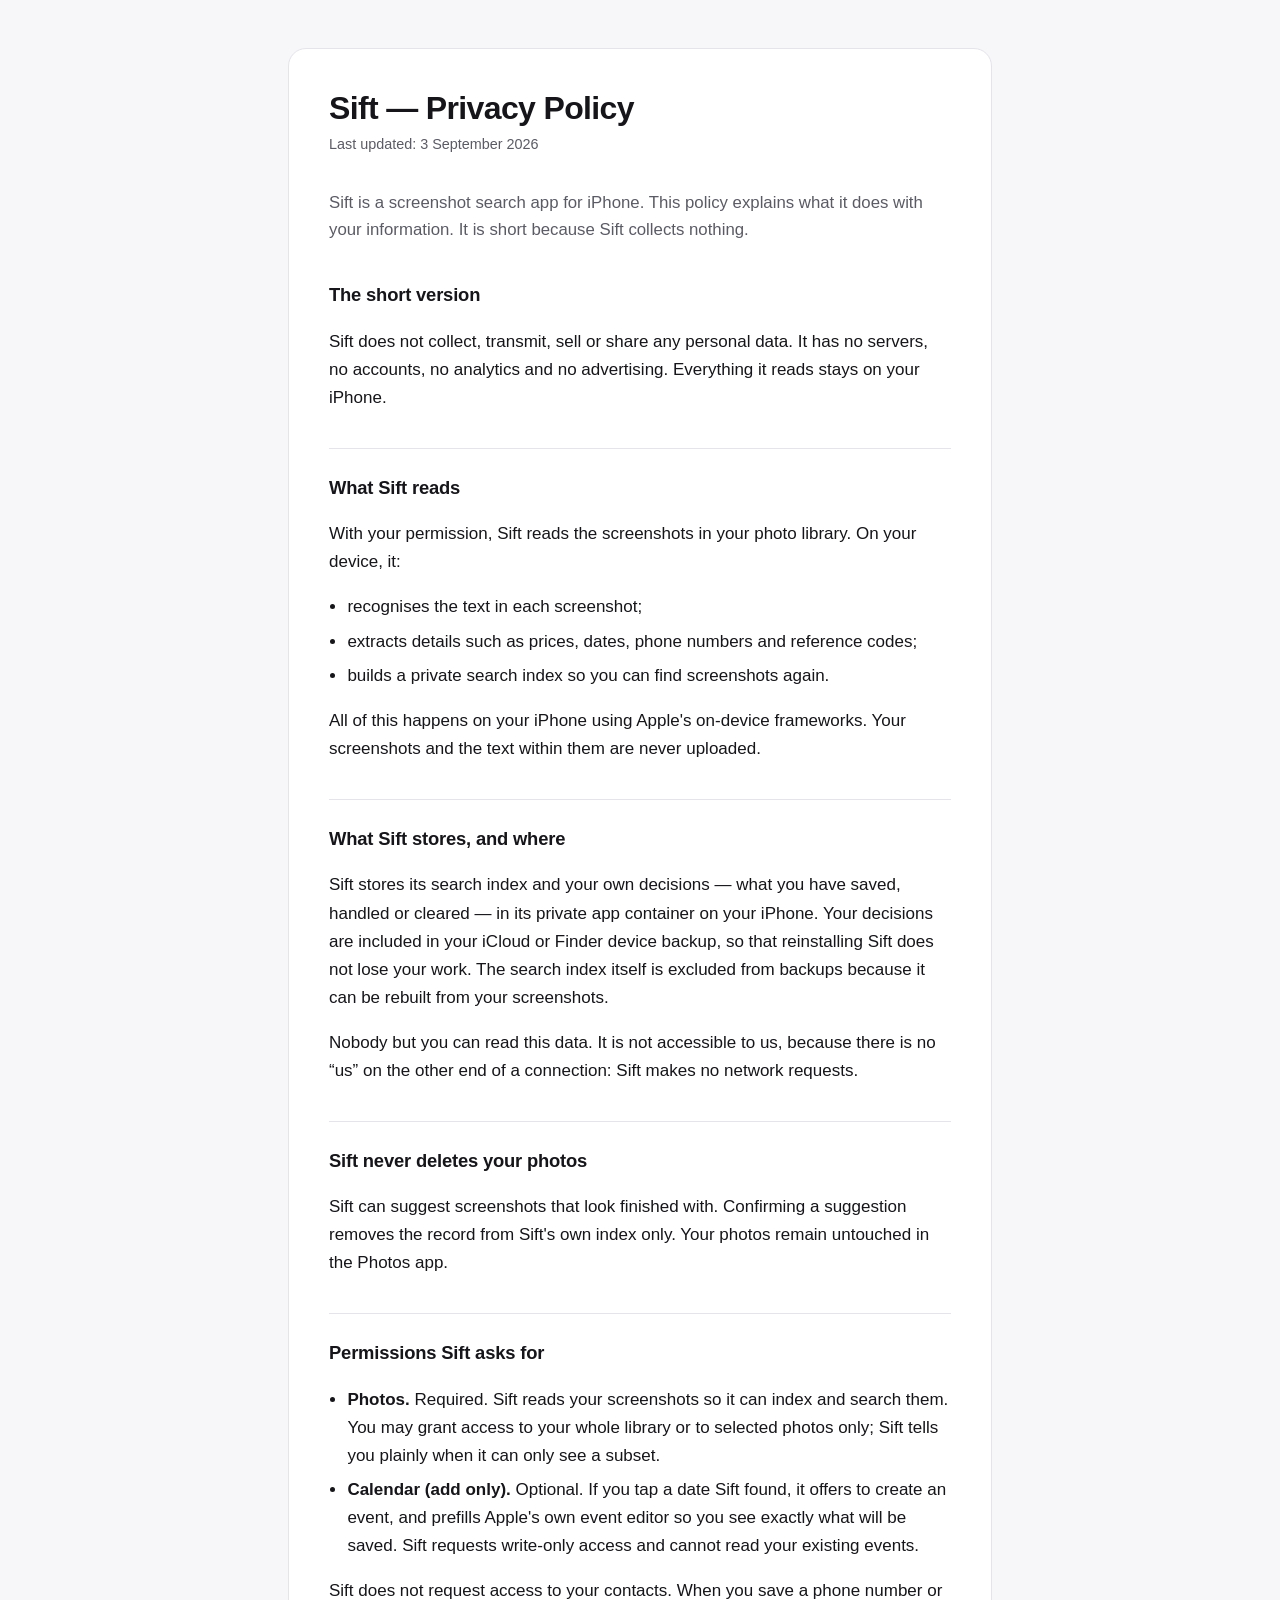
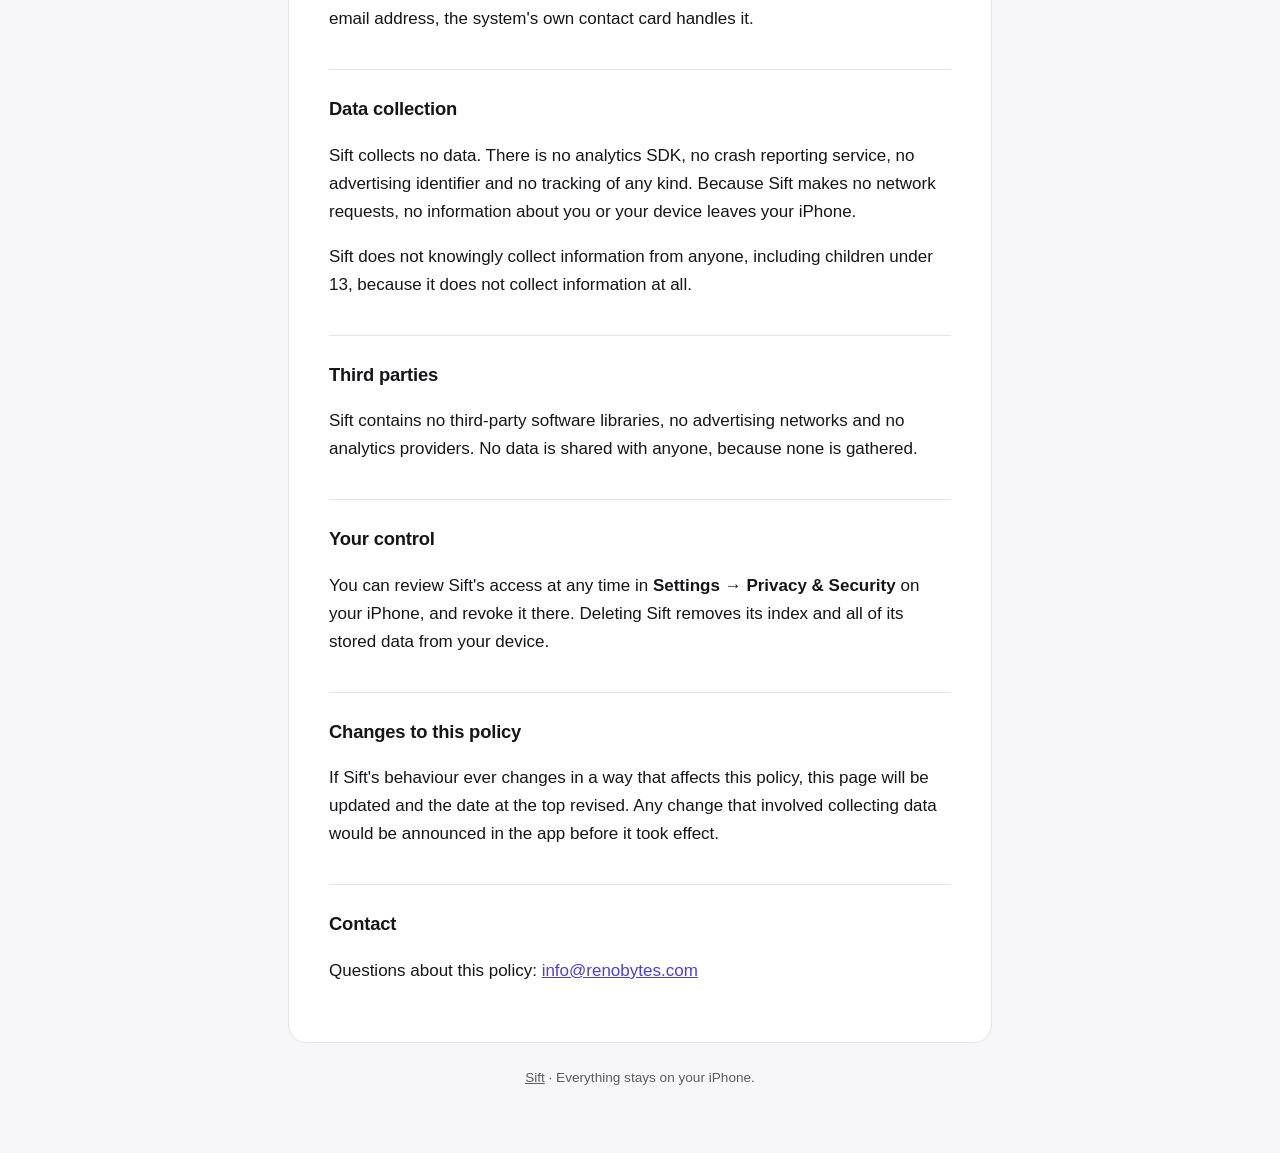
==== privacy/index.html @ ee122f2b "Add landing and support pages, move policy to /privacy App Store Connect requires a Support URL as w" ====
<!doctype html>
<html lang="en">
<head>
<meta charset="utf-8">
<meta name="viewport" content="width=device-width, initial-scale=1">
<title>Sift — Privacy Policy</title>
<meta name="description" content="Sift collects no data. This is its privacy policy.">
<link rel="stylesheet" href="../style.css">
</head>
<body>
<main>
  <h1>Sift — Privacy Policy</h1>
  <p class="updated">Last updated: 3 September 2026</p>

  <p class="lede">Sift is a screenshot search app for iPhone. This policy explains what it
  does with your information. It is short because Sift collects nothing.</p>

  <h2>The short version</h2>
  <p>Sift does not collect, transmit, sell or share any personal data. It has no servers,
  no accounts, no analytics and no advertising. Everything it reads stays on your iPhone.</p>

  <h2>What Sift reads</h2>
  <p>With your permission, Sift reads the screenshots in your photo library. On your device, it:</p>
  <ul>
    <li>recognises the text in each screenshot;</li>
    <li>extracts details such as prices, dates, phone numbers and reference codes;</li>
    <li>builds a private search index so you can find screenshots again.</li>
  </ul>
  <p>All of this happens on your iPhone using Apple's on-device frameworks. Your screenshots
  and the text within them are never uploaded.</p>

  <h2>What Sift stores, and where</h2>
  <p>Sift stores its search index and your own decisions — what you have saved, handled or
  cleared — in its private app container on your iPhone. Your decisions are included in your
  iCloud or Finder device backup, so that reinstalling Sift does not lose your work. The
  search index itself is excluded from backups because it can be rebuilt from your screenshots.</p>
  <p>Nobody but you can read this data. It is not accessible to us, because there is no “us”
  on the other end of a connection: Sift makes no network requests.</p>

  <h2>Sift never deletes your photos</h2>
  <p>Sift can suggest screenshots that look finished with. Confirming a suggestion removes the
  record from Sift's own index only. Your photos remain untouched in the Photos app.</p>

  <h2>Permissions Sift asks for</h2>
  <ul>
    <li><strong>Photos.</strong> Required. Sift reads your screenshots so it can index and
    search them. You may grant access to your whole library or to selected photos only; Sift
    tells you plainly when it can only see a subset.</li>
    <li><strong>Calendar (add only).</strong> Optional. If you tap a date Sift found, it offers
    to create an event, and prefills Apple's own event editor so you see exactly what will be
    saved. Sift requests write-only access and cannot read your existing events.</li>
  </ul>
  <p>Sift does not request access to your contacts. When you save a phone number or email
  address, the system's own contact card handles it.</p>

  <h2>Data collection</h2>
  <p>Sift collects no data. There is no analytics SDK, no crash reporting service, no
  advertising identifier and no tracking of any kind. Because Sift makes no network requests,
  no information about you or your device leaves your iPhone.</p>
  <p>Sift does not knowingly collect information from anyone, including children under 13,
  because it does not collect information at all.</p>

  <h2>Third parties</h2>
  <p>Sift contains no third-party software libraries, no advertising networks and no analytics
  providers. No data is shared with anyone, because none is gathered.</p>

  <h2>Your control</h2>
  <p>You can review Sift's access at any time in <strong>Settings → Privacy &amp; Security</strong>
  on your iPhone, and revoke it there. Deleting Sift removes its index and all of its stored
  data from your device.</p>

  <h2>Changes to this policy</h2>
  <p>If Sift's behaviour ever changes in a way that affects this policy, this page will be
  updated and the date at the top revised. Any change that involved collecting data would be
  announced in the app before it took effect.</p>

  <h2>Contact</h2>
  <p>Questions about this policy: <a href="mailto:info@renobytes.com">info@renobytes.com</a></p>
</main>
<footer><a href="/">Sift</a> · Everything stays on your iPhone.</footer>
</body>
</html>
---- style.css ----
/* One stylesheet for every page on sift.renobytes.com.
   No build step and no dependencies: these pages must keep working years from
   now with nobody maintaining them. */
:root {
  --bg: #f7f7f9;
  --surface: #ffffff;
  --text: #16161a;
  --muted: #5b5b66;
  --tint: #4b3fd4;
  --rule: #e4e4ea;
}
@media (prefers-color-scheme: dark) {
  :root {
    --bg: #121216;
    --surface: #1c1c22;
    --text: #f2f2f5;
    --muted: #a3a3b0;
    --tint: #9c93ff;
    --rule: #2c2c35;
  }
}
* { box-sizing: border-box; }
body {
  margin: 0;
  padding: 3rem 1.25rem 4rem;
  background: var(--bg);
  color: var(--text);
  font: 17px/1.65 -apple-system, BlinkMacSystemFont, "Segoe UI", Roboto, Helvetica, Arial, sans-serif;
  -webkit-font-smoothing: antialiased;
}
main {
  max-width: 44rem;
  margin: 0 auto;
  background: var(--surface);
  border: 1px solid var(--rule);
  border-radius: 18px;
  padding: 2.5rem;
}
h1 { font-size: 2rem; line-height: 1.2; margin: 0 0 .35rem; letter-spacing: -.02em; }
.updated, .tagline { color: var(--muted); margin: 0 0 2rem; }
.updated { font-size: .9rem; }
.tagline { font-size: 1.1rem; }
h2 {
  font-size: 1.15rem;
  margin: 2.25rem 0 .6rem;
  padding-top: 1.5rem;
  border-top: 1px solid var(--rule);
  letter-spacing: -.01em;
}
h2:first-of-type { border-top: 0; padding-top: 0; }
.lede { font-size: 1.05rem; color: var(--muted); margin-bottom: 2rem; }
ul { padding-left: 1.15rem; }
li { margin: .4rem 0; }
strong { font-weight: 650; }
a { color: var(--tint); }
.cards { display: grid; gap: .75rem; margin: 1.5rem 0 0; }
.card {
  display: block;
  padding: 1.1rem 1.25rem;
  border: 1px solid var(--rule);
  border-radius: 12px;
  text-decoration: none;
  color: inherit;
}
.card:hover { border-color: var(--tint); }
.card strong { display: block; color: var(--tint); margin-bottom: .15rem; }
.card span { color: var(--muted); font-size: .93rem; }
footer {
  max-width: 44rem;
  margin: 1.5rem auto 0;
  color: var(--muted);
  font-size: .85rem;
  text-align: center;
}
footer a { color: var(--muted); }
@media (max-width: 34rem) {
  body { padding: 1.5rem 1rem 3rem; }
  main { padding: 1.5rem; border-radius: 14px; }
  h1 { font-size: 1.6rem; }
}
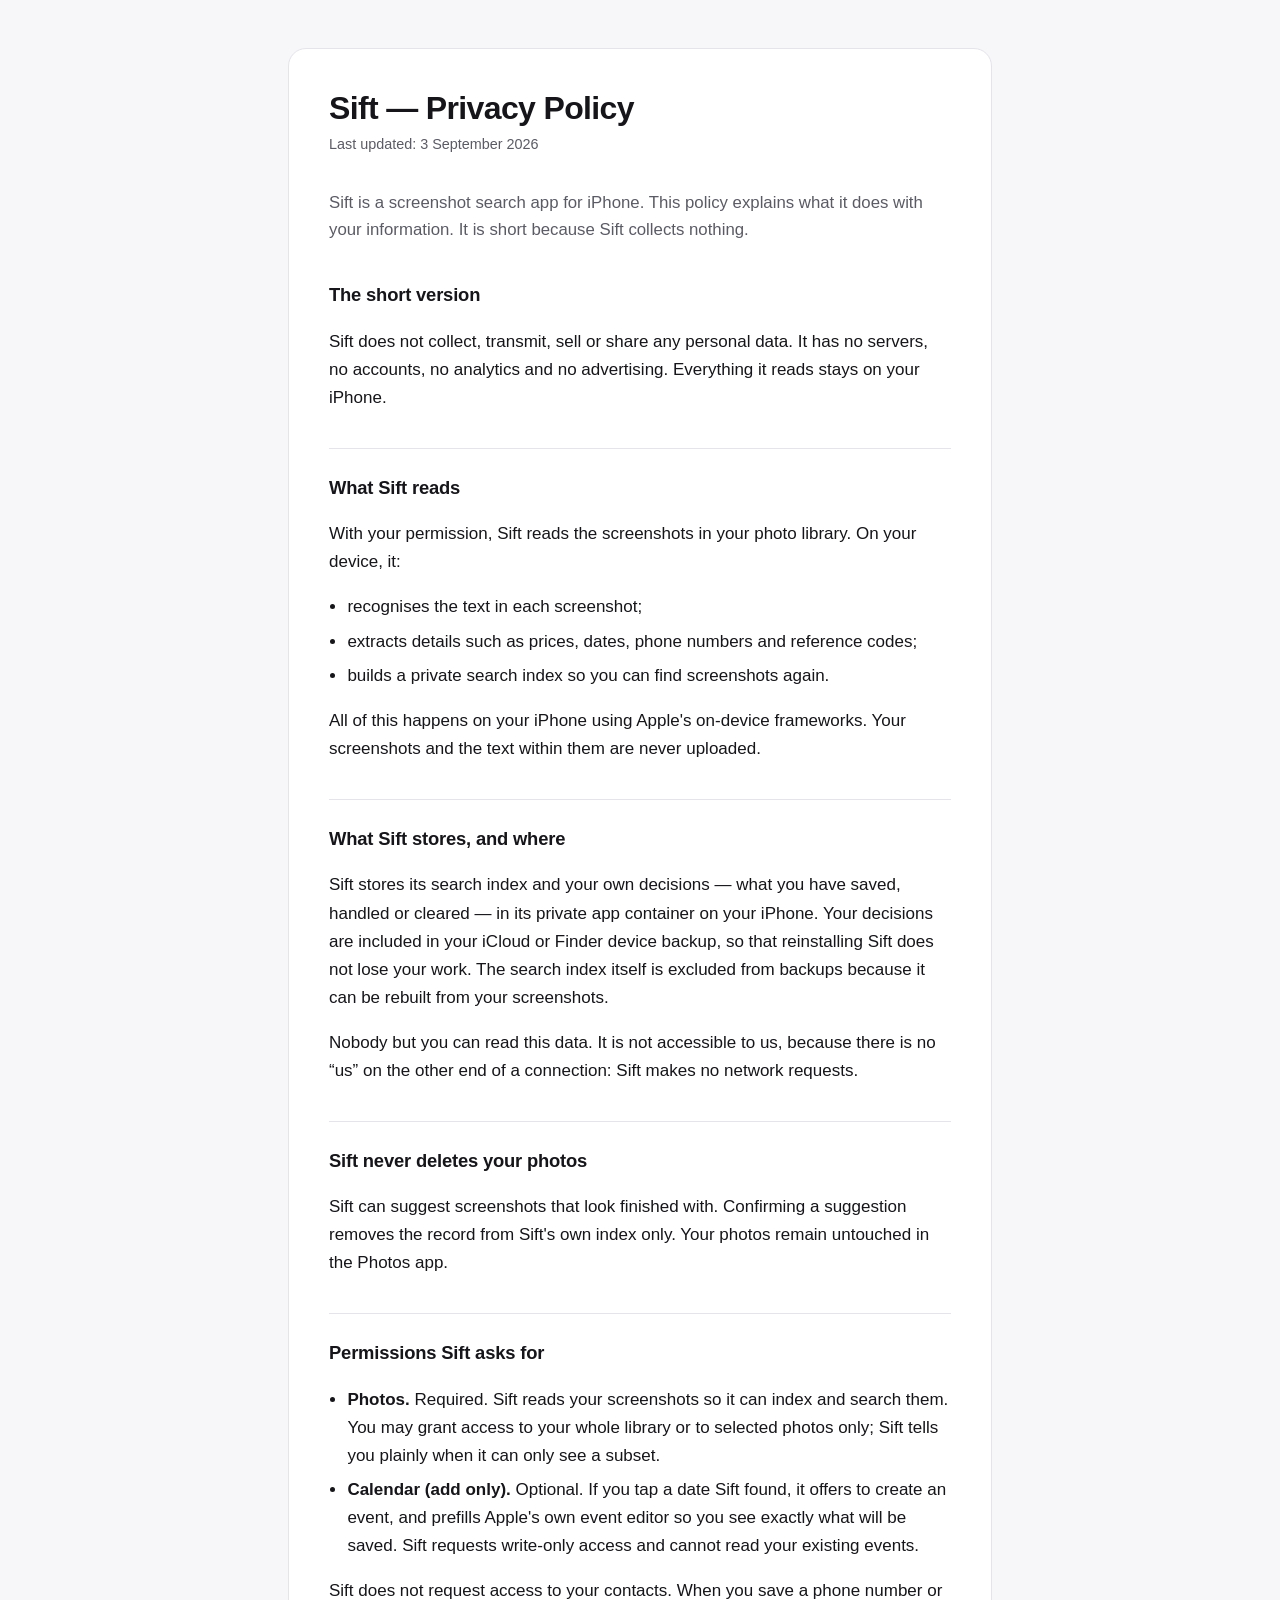
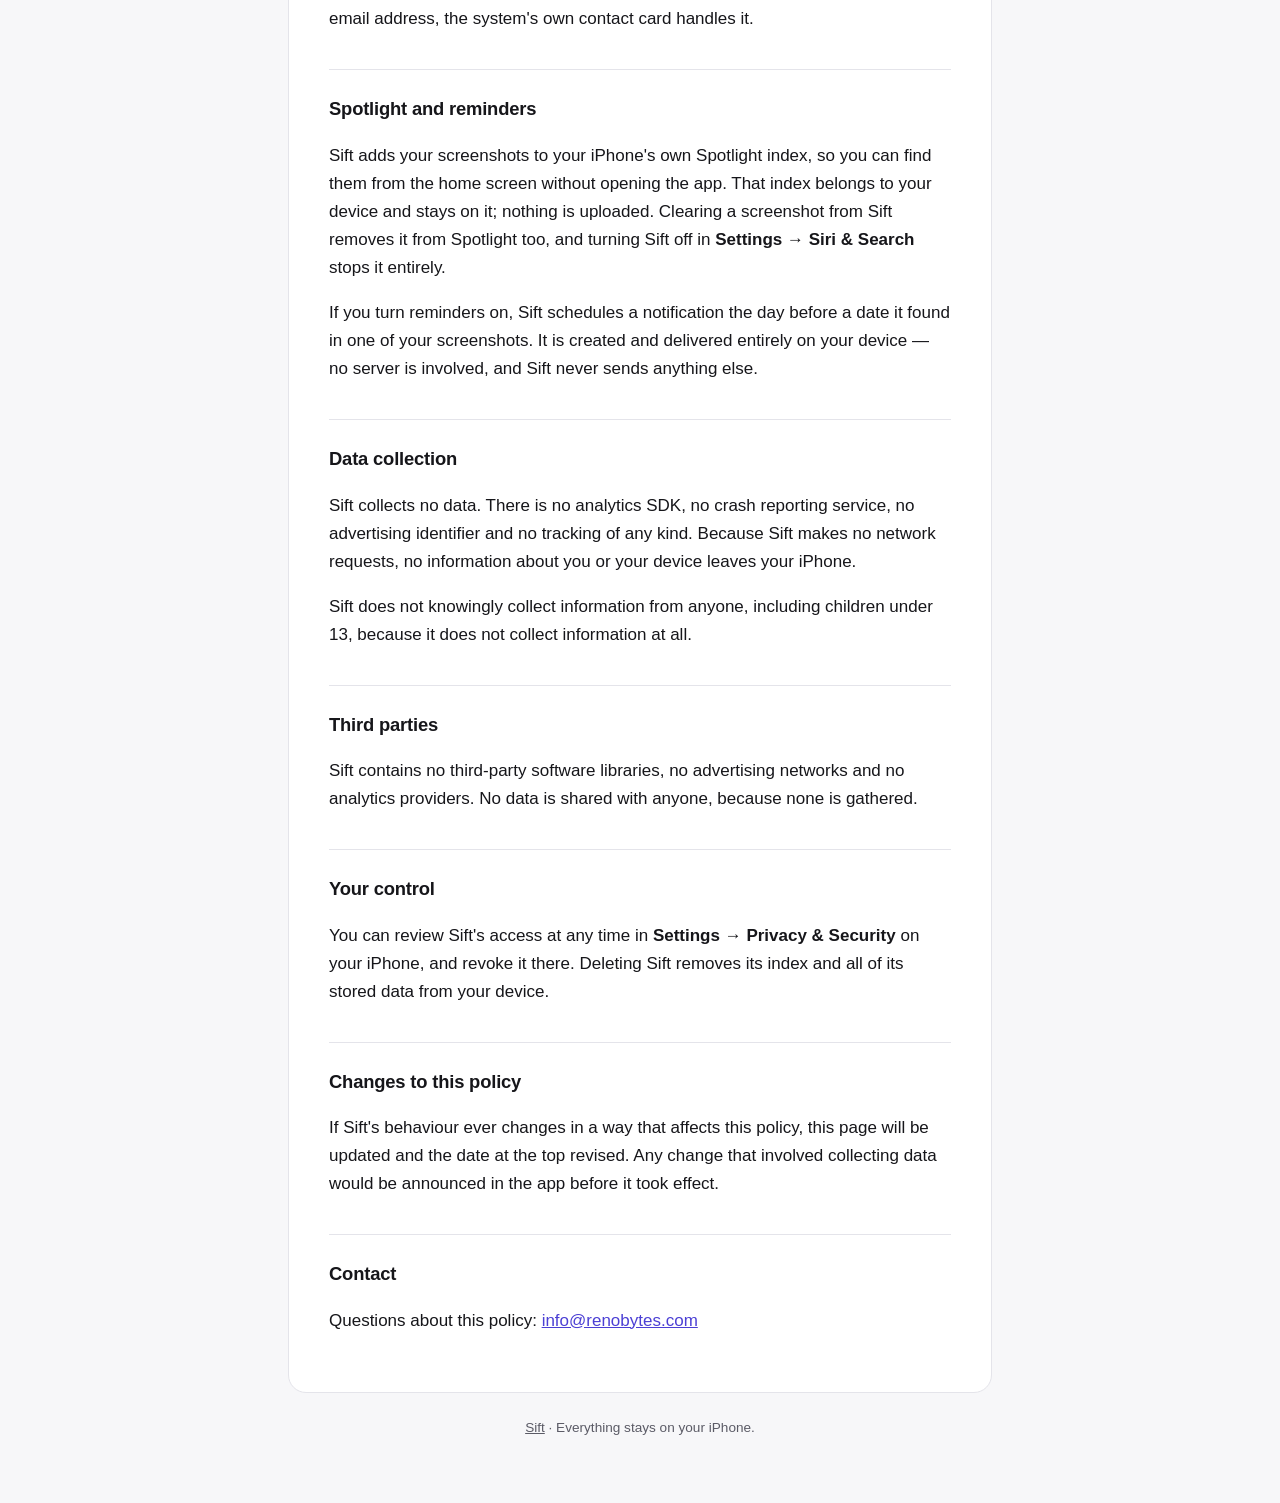
==== commit c12d5821: "Say what Spotlight and reminders do Sift now donates screenshots to the system Spotlight index and c" ====
--- a/privacy/index.html
+++ b/privacy/index.html
@@ -53,6 +53,16 @@
   <p>Sift does not request access to your contacts. When you save a phone number or email
   address, the system's own contact card handles it.</p>
 
+<h2>Spotlight and reminders</h2>
+  <p>Sift adds your screenshots to your iPhone's own Spotlight index, so you can find
+  them from the home screen without opening the app. That index belongs to your device
+  and stays on it; nothing is uploaded. Clearing a screenshot from Sift removes it from
+  Spotlight too, and turning Sift off in <strong>Settings &rarr; Siri &amp; Search</strong>
+  stops it entirely.</p>
+  <p>If you turn reminders on, Sift schedules a notification the day before a date it
+  found in one of your screenshots. It is created and delivered entirely on your device —
+  no server is involved, and Sift never sends anything else.</p>
+
   <h2>Data collection</h2>
   <p>Sift collects no data. There is no analytics SDK, no crash reporting service, no
   advertising identifier and no tracking of any kind. Because Sift makes no network requests,
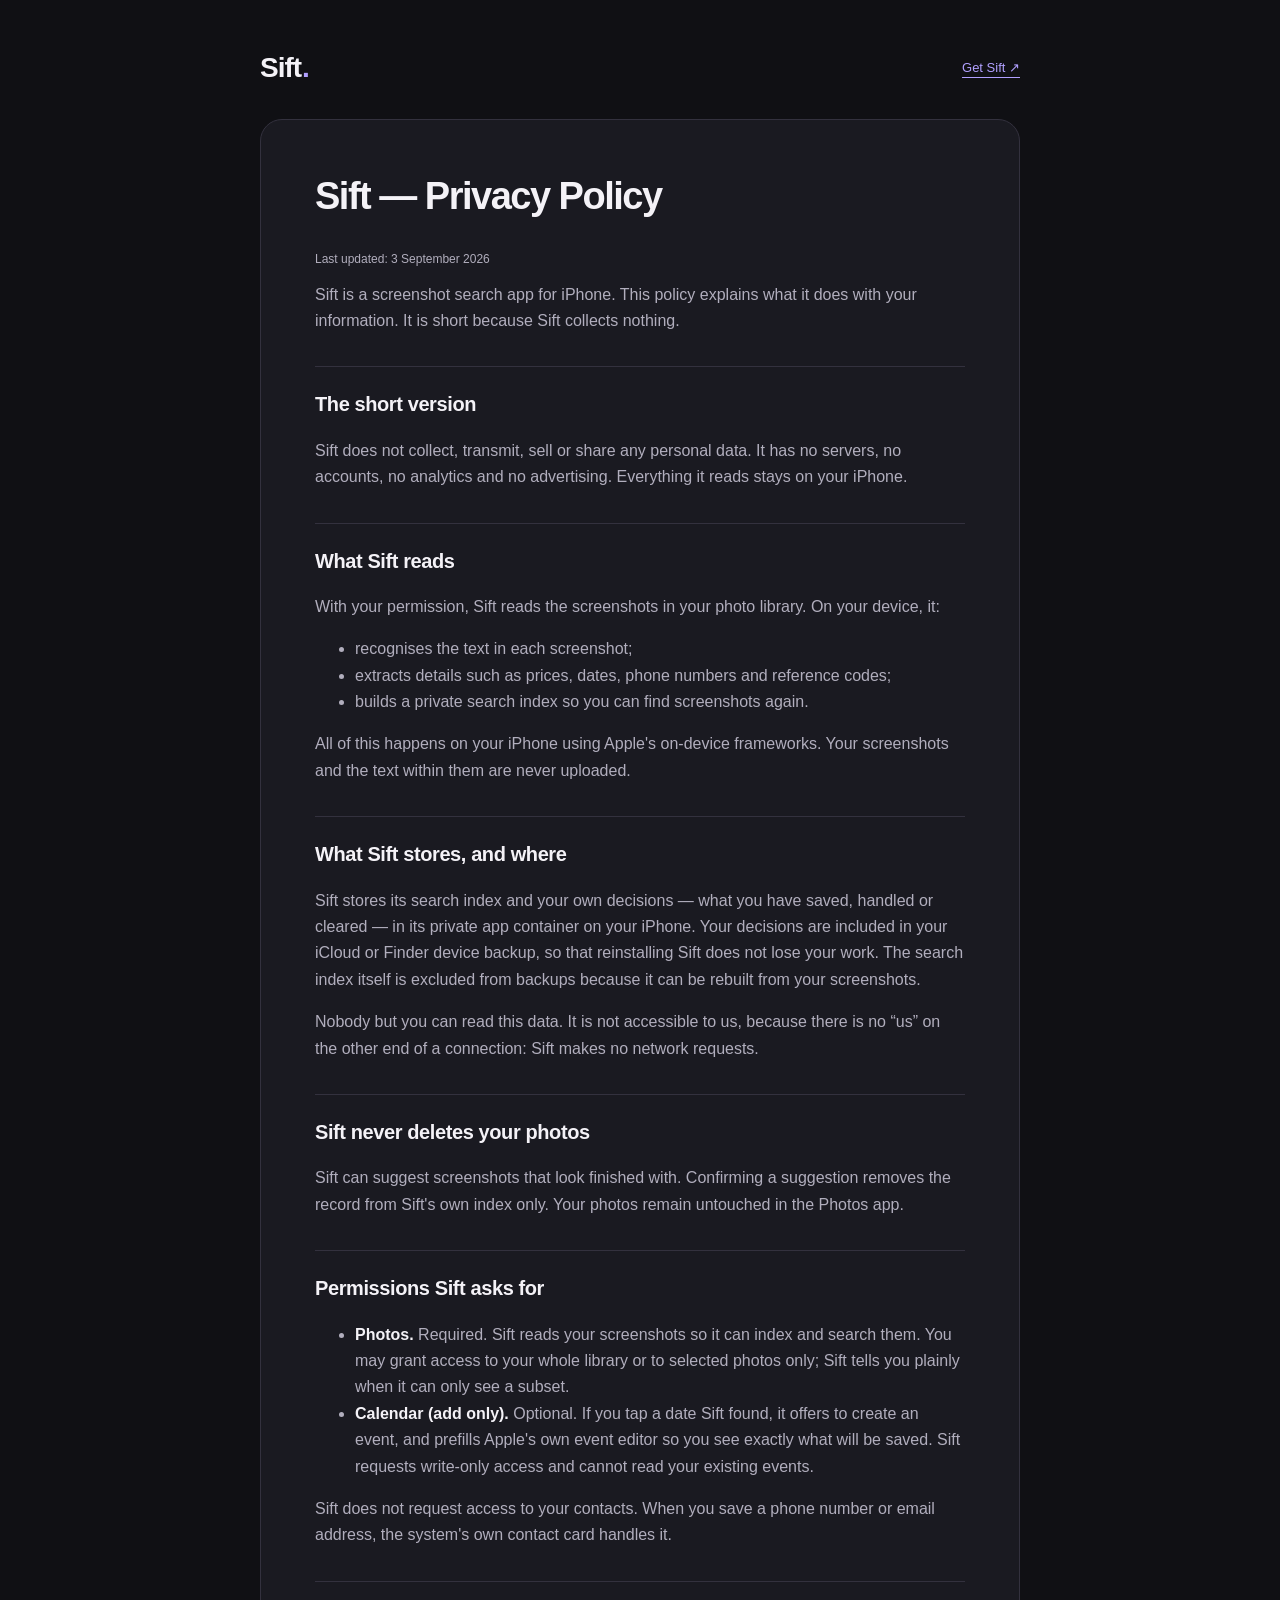
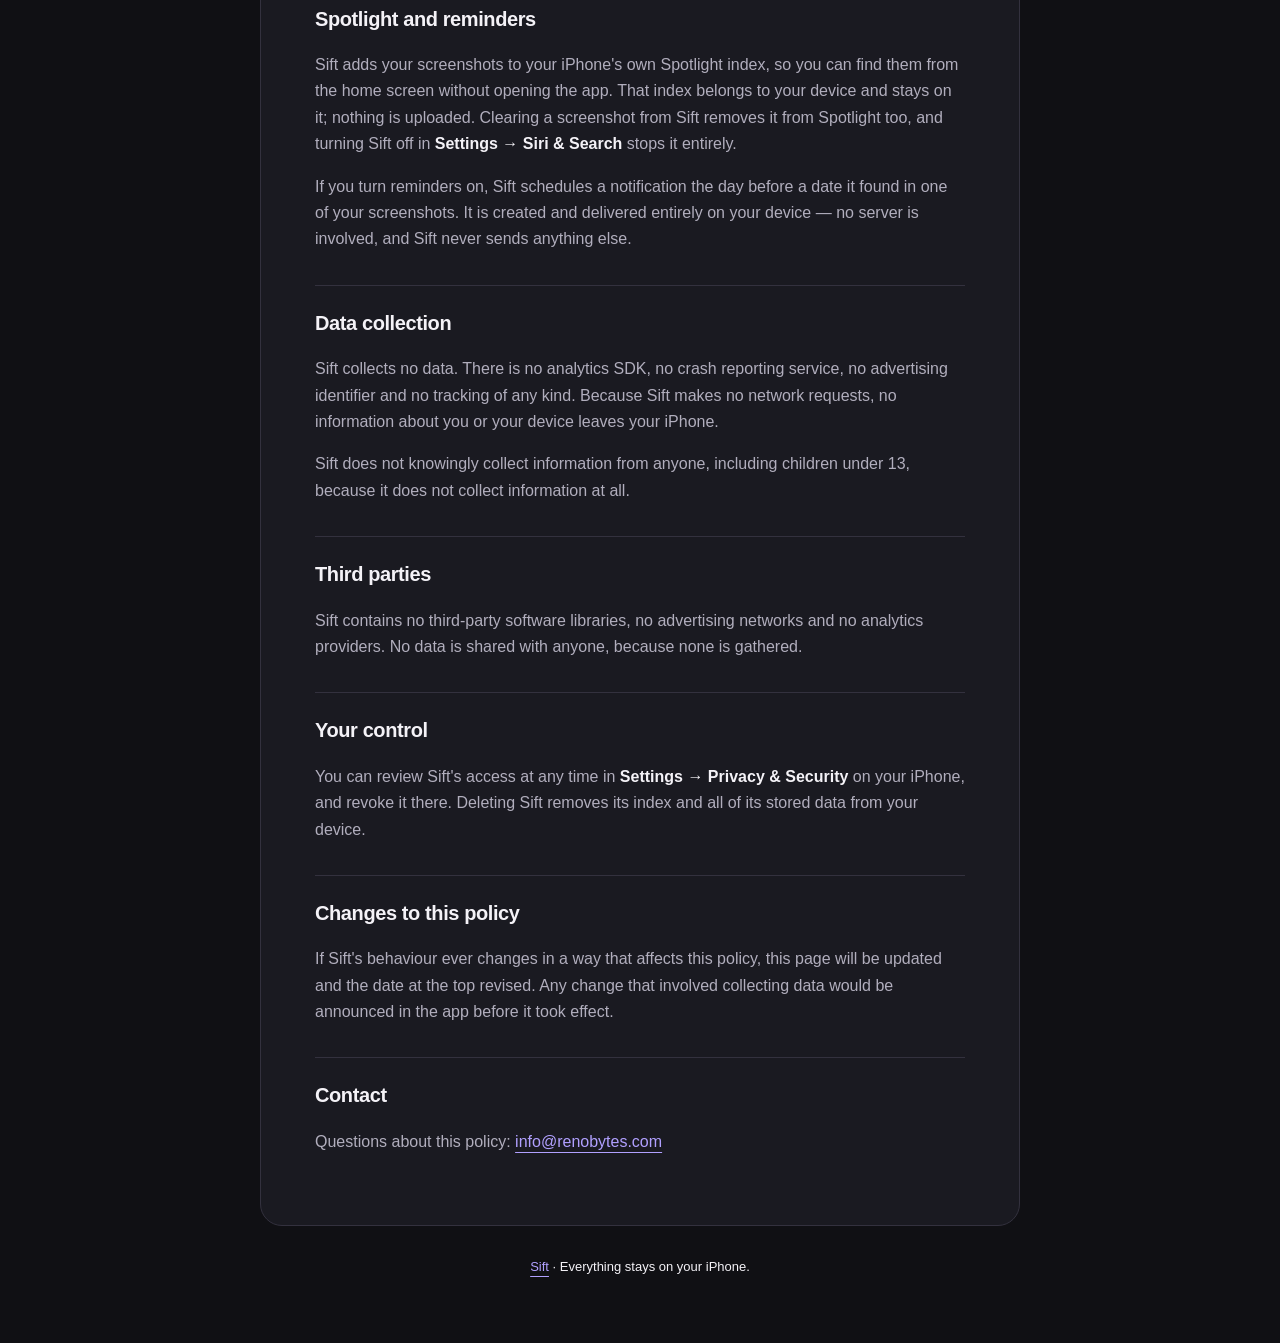
==== commit 98fd9e97: "Redesign Sift website and add download landing page" ====
--- a/privacy/index.html
+++ b/privacy/index.html
@@ -8,6 +8,7 @@
 <link rel="stylesheet" href="../style.css">
 </head>
 <body>
+<nav class="document-nav" aria-label="Main navigation"><a class="brand" href="/">Sift<span>.</span></a><a href="/download/">Get Sift ↗</a></nav>
 <main>
   <h1>Sift — Privacy Policy</h1>
   <p class="updated">Last updated: 3 September 2026</p>
--- a/style.css
+++ b/style.css
@@ -1,80 +1,6 @@
-/* One stylesheet for every page on sift.renobytes.com.
-   No build step and no dependencies: these pages must keep working years from
-   now with nobody maintaining them. */
-:root {
-  --bg: #f7f7f9;
-  --surface: #ffffff;
-  --text: #16161a;
-  --muted: #5b5b66;
-  --tint: #4b3fd4;
-  --rule: #e4e4ea;
-}
-@media (prefers-color-scheme: dark) {
-  :root {
-    --bg: #121216;
-    --surface: #1c1c22;
-    --text: #f2f2f5;
-    --muted: #a3a3b0;
-    --tint: #9c93ff;
-    --rule: #2c2c35;
-  }
-}
-* { box-sizing: border-box; }
-body {
-  margin: 0;
-  padding: 3rem 1.25rem 4rem;
-  background: var(--bg);
-  color: var(--text);
-  font: 17px/1.65 -apple-system, BlinkMacSystemFont, "Segoe UI", Roboto, Helvetica, Arial, sans-serif;
-  -webkit-font-smoothing: antialiased;
-}
-main {
-  max-width: 44rem;
-  margin: 0 auto;
-  background: var(--surface);
-  border: 1px solid var(--rule);
-  border-radius: 18px;
-  padding: 2.5rem;
-}
-h1 { font-size: 2rem; line-height: 1.2; margin: 0 0 .35rem; letter-spacing: -.02em; }
-.updated, .tagline { color: var(--muted); margin: 0 0 2rem; }
-.updated { font-size: .9rem; }
-.tagline { font-size: 1.1rem; }
-h2 {
-  font-size: 1.15rem;
-  margin: 2.25rem 0 .6rem;
-  padding-top: 1.5rem;
-  border-top: 1px solid var(--rule);
-  letter-spacing: -.01em;
-}
-h2:first-of-type { border-top: 0; padding-top: 0; }
-.lede { font-size: 1.05rem; color: var(--muted); margin-bottom: 2rem; }
-ul { padding-left: 1.15rem; }
-li { margin: .4rem 0; }
-strong { font-weight: 650; }
-a { color: var(--tint); }
-.cards { display: grid; gap: .75rem; margin: 1.5rem 0 0; }
-.card {
-  display: block;
-  padding: 1.1rem 1.25rem;
-  border: 1px solid var(--rule);
-  border-radius: 12px;
-  text-decoration: none;
-  color: inherit;
-}
-.card:hover { border-color: var(--tint); }
-.card strong { display: block; color: var(--tint); margin-bottom: .15rem; }
-.card span { color: var(--muted); font-size: .93rem; }
-footer {
-  max-width: 44rem;
-  margin: 1.5rem auto 0;
-  color: var(--muted);
-  font-size: .85rem;
-  text-align: center;
-}
-footer a { color: var(--muted); }
-@media (max-width: 34rem) {
-  body { padding: 1.5rem 1rem 3rem; }
-  main { padding: 1.5rem; border-radius: 14px; }
-  h1 { font-size: 1.6rem; }
-}
+:root{color-scheme:dark;--bg:#101014;--surface:#1a1a21;--text:#f4f2f7;--muted:#b1aebd;--tint:#b1a0ff;--rule:#33313e;--lavender:#dcd4f6}*{box-sizing:border-box}html{scroll-behavior:smooth;scroll-padding-top:90px}body{margin:0;background:var(--bg);color:var(--text);font:16px/1.65 -apple-system,BlinkMacSystemFont,"Segoe UI",sans-serif;-webkit-font-smoothing:antialiased}a{color:var(--tint);text-underline-offset:5px}button{font:inherit}img{max-width:100%;display:block}:focus-visible{outline:3px solid #cabcff;outline-offset:6px}.wrap{width:min(1180px,calc(100% - 80px));margin-inline:auto}.skip{position:absolute;top:-100px;left:20px;background:#fff;color:#111;padding:12px;z-index:20}.skip:focus{top:12px}.nav{height:100px;display:flex;align-items:center;justify-content:space-between}.brand{display:inline-flex;align-items:center;gap:9px;color:var(--text);font-size:28px;font-weight:750;letter-spacing:-1px;text-decoration:none}.brand img{border-radius:9px}.brand>span{color:var(--tint);margin-left:-8px}.nav nav{display:flex;gap:30px;align-items:center}.nav nav>a:not(.button){color:var(--muted);text-decoration:none;font-size:14px}.button{display:inline-flex;align-items:center;justify-content:center;gap:16px;background:var(--lavender);color:#231937;border-radius:12px;padding:16px 23px;font-size:15px;font-weight:650;text-decoration:none;transition:transform .2s,background .2s}.button:hover{background:#eee8ff;transform:translateY(-3px)}.button.small{padding:10px 18px;font-size:14px}.hero{display:grid;grid-template-columns:1.1fr 1fr;align-items:center;min-height:760px;padding-block:58px 90px;gap:30px}.eyebrow{font-size:11px;letter-spacing:1.9px;font-weight:650;color:var(--tint);margin:0 0 25px}h1,h2,h3,p{margin-top:0}h1{font-size:clamp(52px,5.7vw,78px);line-height:1.05;letter-spacing:-4px;font-weight:600;margin-bottom:30px}em{font-family:Georgia,serif;font-weight:400;color:var(--lavender)}.intro{font-size:18px;line-height:1.7;color:var(--muted);max-width:455px;margin-bottom:30px}.cta-row{display:flex;gap:23px;align-items:center;flex-wrap:wrap}.text-link{font-size:14px;font-weight:550;text-decoration:none;color:var(--text);display:inline-flex;gap:16px;align-items:center}.text-link:hover{color:var(--tint)}.availability{font-size:12px;color:var(--muted);margin:15px 0 30px}.trust-line{display:flex;gap:23px;flex-wrap:wrap;color:var(--muted);font-size:12px}.hero-art{position:relative;height:610px;isolation:isolate}.phone{padding:6px;border:1px solid #49444e;background:#151419;border-radius:36px;overflow:hidden;box-shadow:0 30px 80px #0006}.phone img{border-radius:30px;width:100%;height:auto}.phone-front{position:absolute;width:253px;top:45px;right:15px;transform:rotate(7deg)}.phone-back{position:absolute;width:240px;top:0;left:24px;transform:rotate(-8deg)}.orbit{position:absolute;z-index:-1;border:1px solid #3c344a;border-radius:50%;width:500px;height:500px;top:30px;left:0;background:radial-gradient(ellipse,#8b6ce11a,transparent 65%)}.float-note{position:absolute;bottom:20px;left:0;display:flex;gap:13px;align-items:center;background:#ddd6ed;color:#30263d;border-radius:14px;padding:16px 25px;font-size:13px;line-height:1.5;box-shadow:0 10px 40px #0005;animation:float 5s ease-in-out infinite}.float-note strong{font-size:16px}.float-note>span{font-size:34px}.statement{border-block:1px solid var(--rule);padding:23px 0;color:var(--muted);font-size:14px}.statement .wrap{display:flex;justify-content:space-between;gap:20px}.statement span:first-child{color:var(--text)}.statement span:last-child{color:var(--tint);font-size:24px;line-height:1}.features{padding-block:110px}.section-heading{max-width:620px;margin-bottom:52px}h2{font-size:clamp(36px,4vw,54px);line-height:1.12;font-weight:550;letter-spacing:-2px;margin-bottom:22px}.section-heading>p:last-child,.library-section p:not(.eyebrow),.privacy-section p:not(.eyebrow){color:var(--muted);font-size:17px;max-width:470px}.feature-stage{display:grid;grid-template-columns:1fr 1fr;gap:65px;align-items:center}.feature-options{display:grid;gap:14px}.feature-option{position:relative;text-align:left;display:block;width:100%;border:1px solid var(--rule);border-radius:18px;color:var(--text);background:transparent;padding:28px 45px 28px 28px;cursor:pointer;transition:background .25s,border .25s}.feature-option:hover{border-color:#817192}.feature-option.active{background:#211c2b;border-color:#9780c6}.step{font-size:10px;letter-spacing:1.7px;color:var(--tint)}h3{font-size:23px;letter-spacing:-.6px;font-weight:550;margin:13px 0 12px}.feature-option p{color:var(--muted);font-size:14px;line-height:1.7;margin-bottom:0;max-width:360px}.arrow{position:absolute;right:24px;top:25px;color:var(--tint)}.screen-stage{border-radius:24px;background:#d9d2e9;min-height:710px;padding:24px;color:#352942;text-align:center;overflow:hidden}.stage-label{display:flex;justify-content:space-between;text-align:left;font-size:9px;font-weight:650;letter-spacing:1.2px}.stage-label span{font-weight:400}.stage-phone{width:260px;margin:28px auto 20px}.screen-stage>p{font-size:12px;margin:0}.library-section{padding:25px 0 110px;display:grid;grid-template-columns:1fr 1fr;gap:100px;align-items:center}.library-art{height:450px;border-radius:24px;background:#211e2b;overflow:hidden;padding:45px 70px 0;border:1px solid var(--rule)}.library-art img{width:270px;margin:auto;border:6px solid #151419;border-radius:34px;transform:rotate(-5deg)}.chips{display:flex;gap:9px;flex-wrap:wrap;margin:28px 0}.chips span{font-size:12px;border:1px solid #49404f;border-radius:30px;padding:6px 14px;color:var(--lavender)}.privacy-section{padding:55px 45px;background:#19181e;border:1px solid var(--rule);border-radius:24px;display:grid;grid-template-columns:1fr 230px;gap:60px;align-items:center}.privacy-section h2{font-size:40px}.privacy-facts{display:grid;font-size:13px}.privacy-facts span{padding:19px 0;border-bottom:1px solid var(--rule);display:flex;justify-content:space-between;gap:18px}.privacy-facts b{color:var(--tint)}.closing{text-align:center;padding-block:120px 110px}.closing h2{font-size:clamp(52px,6vw,78px);margin-bottom:35px}.closing .availability{margin-bottom:0}.site-footer{display:flex;align-items:center;gap:25px;flex-wrap:wrap;border-top:1px solid var(--rule);padding:30px 0 40px;font-size:12px;color:var(--muted)}.site-footer p{margin:0}.site-footer nav{display:flex;gap:25px;margin-left:auto;flex-wrap:wrap}.site-footer nav a{color:var(--muted);text-decoration:none}.site-footer a:hover{color:var(--tint)}.js-motion .reveal{opacity:0;transform:translateY(22px);transition:opacity .65s,transform .65s}.js-motion .reveal.visible{opacity:1;transform:none}@keyframes float{50%{transform:translateY(-9px)}}
+body:not(.marketing){padding:45px 24px 65px}body:not(.marketing) main{max-width:760px;margin:auto;background:var(--surface);border:1px solid var(--rule);border-radius:22px;padding:54px}body:not(.marketing) h1{font-size:38px;letter-spacing:-1.5px;line-height:1.2}body:not(.marketing) h2{font-size:20px;letter-spacing:-.4px;margin-top:32px;padding-top:26px;border-top:1px solid var(--rule)}body:not(.marketing) p,body:not(.marketing) li{color:var(--muted)}body:not(.marketing) strong{color:var(--text)}body:not(.marketing) footer{text-align:center;font-size:13px;margin-top:30px}.updated{font-size:12px}.tagline,.lede{color:var(--muted)}.document-nav{max-width:760px;margin:0 auto 28px;display:flex;justify-content:space-between;align-items:center}.document-nav>a:last-child{font-size:13px}.download-hero{min-height:680px;padding-top:45px}.download-hero h1{font-size:clamp(48px,5.5vw,70px)}.download-art{display:flex;justify-content:center;border-radius:28px;background:#221d2e;padding:38px 20px 0;height:580px;overflow:hidden}.download-art .phone{width:250px;transform:rotate(4deg);align-self:flex-start}.download-detail{display:flex;gap:30px;border-top:1px solid var(--rule);padding:35px 0 55px;flex-wrap:wrap}.download-detail>div{flex:1;min-width:220px}.download-detail h2{font-size:19px;letter-spacing:-.4px;margin:0 0 10px}.download-detail p{font-size:14px;color:var(--muted);margin:0}.download-help{font-size:13px;color:var(--muted);margin-top:25px}
+@media(max-width:1000px){.wrap{width:calc(100% - 48px)}.hero{gap:10px;min-height:690px}.hero-art{height:540px}.phone-front{width:220px;right:0}.phone-back{width:205px;left:0}.orbit{width:380px;height:380px}.float-note{bottom:15px}h1{letter-spacing:-3px}.feature-stage{gap:30px}.library-section{gap:45px}.privacy-section{gap:25px}.library-art{padding-inline:25px}.site-footer nav{margin-left:0}}
+@media(max-width:700px){.wrap{width:calc(100% - 40px)}.nav{height:80px}.nav nav{gap:16px}.nav nav>a:not(.button){display:none}.hero{grid-template-columns:1fr;padding-block:42px 50px;gap:45px;min-height:auto}.hero-copy .eyebrow{font-size:9px;letter-spacing:1.4px}h1{font-size:54px;letter-spacing:-2.7px}.intro{font-size:16px}.cta-row{gap:20px}.hero-art{width:min(400px,100%);height:510px;margin:auto}.phone-front{width:210px;right:5px;top:40px}.phone-back{width:197px;left:5px}.orbit{width:100%;height:350px}.float-note{bottom:0;font-size:12px;padding:12px 18px}.float-note strong{font-size:14px}.statement{padding:20px 0}.statement .wrap{flex-wrap:wrap;font-size:12px;gap:7px}.statement span:last-child{display:none}.features{padding-block:65px}.eyebrow{font-size:9px;letter-spacing:1.5px;margin-bottom:20px}h2{font-size:37px;letter-spacing:-1.6px}.feature-stage,.library-section{grid-template-columns:1fr;gap:28px}.feature-option{padding:22px 38px 22px 22px}h3{font-size:21px}.screen-stage{min-height:660px}.stage-phone{width:245px}.library-section{padding:0 0 65px}.library-art{height:350px;order:2;padding-top:30px}.library-section p:not(.eyebrow){font-size:16px}.privacy-section{padding:30px 25px;grid-template-columns:1fr;gap:10px}.privacy-section h2{font-size:34px}.privacy-facts span{padding:12px 0}.closing{padding-block:75px}.site-footer{gap:16px}.site-footer nav{width:100%;gap:20px}.site-footer p{font-size:11px}body:not(.marketing){padding:24px 16px 40px}body:not(.marketing) main{padding:28px 24px}body:not(.marketing) h1{font-size:30px}.download-hero{gap:25px}.download-art{height:460px;padding-top:25px}.download-art .phone{width:220px}.download-detail{gap:25px}}
+.hero-art{overflow:clip}
+@media(prefers-reduced-motion:reduce){html{scroll-behavior:auto}*,*::before,*::after{animation:none!important;transition:none!important}.js-motion .reveal{opacity:1;transform:none}}
